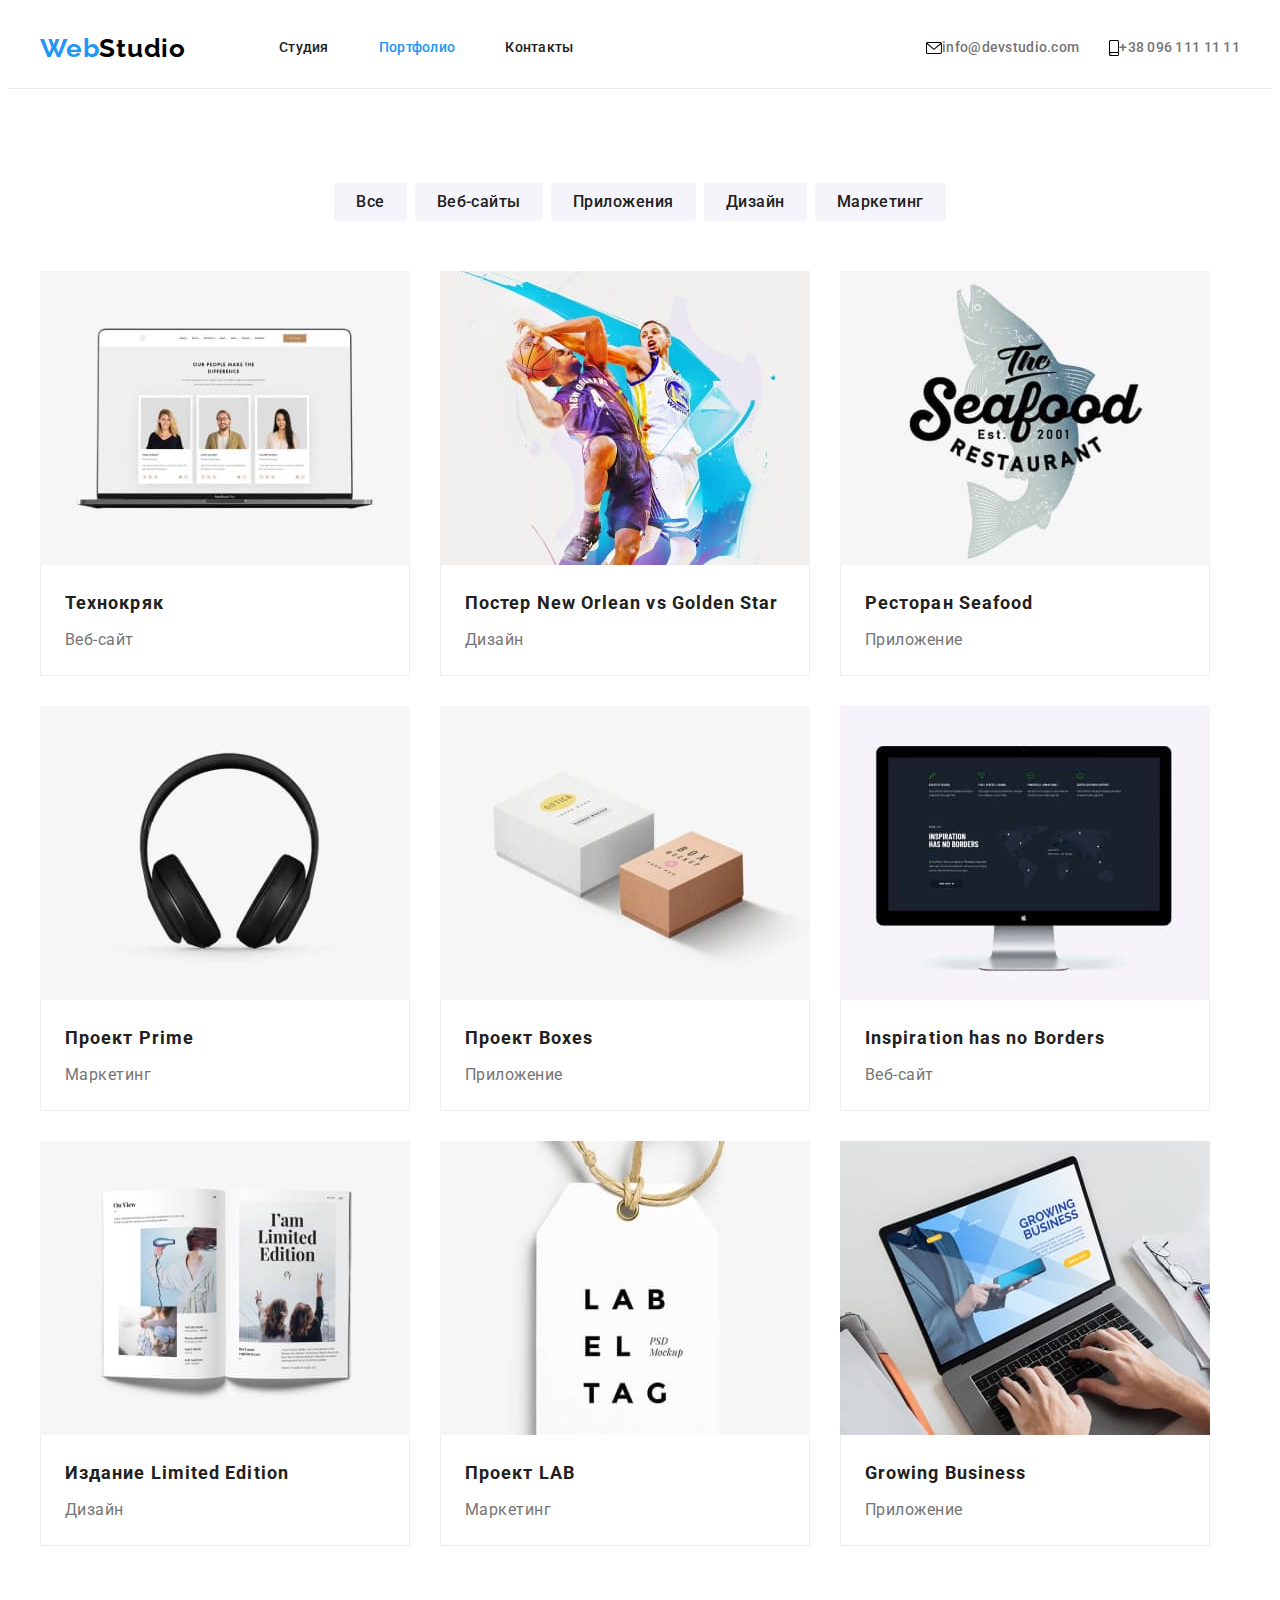
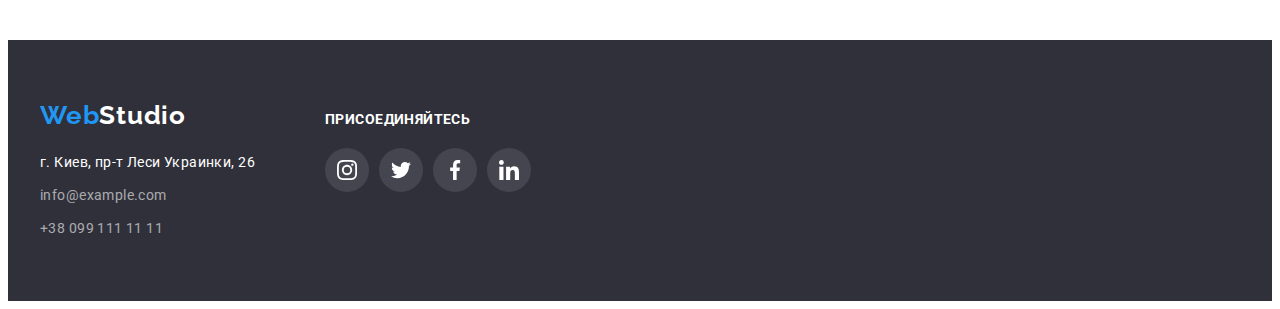
==== portfolio.html @ e89db5a6 "Initial commit" ====
<!DOCTYPE html>
<html lang="ru">
  <head>
    <meta charset="UTF-8" />
    <meta http-equiv="X-UA-Compatible" content="IE=edge" />
    <meta name="viewport" content="width=device-width, initial-scale=1.0" />
    <title lang="en">Web Studio</title>
    <link rel="preconnect" href="https://fonts.googleapis.com" />
    <link rel="preconnect" href="https://fonts.gstatic.com" crossorigin />
    <link
      href="https://fonts.googleapis.com/css2?family=Raleway:wght@700&family=Roboto:wght@400;500;700;900&display=swap"
      rel="stylesheet"
    />
    <link
      rel="stylesheet"
      href="https://cdnjs.cloudflare.com/ajax/libs/modern-normalize/1.1.0/modern-normalize.min.css"
      integrity="sha512-wpPYUAdjBVSE4KJnH1VR1HeZfpl1ub8YT/NKx4PuQ5NmX2tKuGu6U/JRp5y+Y8XG2tV+wKQpNHVUX03MfMFn9Q=="
      crossorigin="anonymous"
      referrerpolicy="no-referrer"
    />
    <link rel="stylesheet" href="./css/styles.css" />
  </head>
  <body>
    <!-- Header -->
    <header class="header">
      <div class="container header-container">
        <a class="header-logo link" href="./index.html" lang="en"
          >Web<span class="logo-dark">Studio</span></a
        >
        <nav class="header-nav">
          <ul class="nav-list list">
            <li class="nav-item">
              <a class="nav-link link" href="./index.html">Студия</a>
            </li>
            <li class="nav-item">
              <a class="nav-link link current-page" href="./portfolio.html">Портфолио</a>
            </li>
            <li class="nav-item"><a class="nav-link link" href="">Контакты</a></li>
          </ul>
        </nav>

        <ul class="contact-list list">
          <li class="contact-item">
            <a class="contact-link link" href="mailto:info@devstudio.com">
              <svg class="comtact-icon" width="16" height="12">
                <use href="./images/icons.svg#e-mail"></use>
              </svg>
              <div class="header-mail-link">info@devstudio.com</div></a
            >
          </li>
          <li class="contact-item">
            <a class="contact-link link" href="tel:+380961111111">
              <svg class="comtact-icon" width="10" height="16">
                <use href="./images/icons.svg#phone"></use>
              </svg>
              <div class="heder-tel-num">+38 096 111 11 11</div></a
            >
          </li>
        </ul>
      </div>
    </header>

    <main>
      <!-- Portfolio section -->
      <section class="portfolio-section section">
        <div class="container">
          <h1 class="visually-hidden">Портфолио</h1>
          <ul class="radio-list list">
            <li class="radio-item">
              <button class="radio-btn btn" type="button">Все</button>
            </li>
            <li class="radio-item">
              <button class="radio-btn btn" type="button">Веб-сайты</button>
            </li>
            <li class="radio-item">
              <button class="radio-btn btn" type="button">Приложения</button>
            </li>
            <li class="radio-item">
              <button class="radio-btn btn" type="button">Дизайн</button>
            </li>
            <li class="radio-item">
              <button class="radio-btn btn" type="button">Маркетинг</button>
            </li>
          </ul>
          <ul class="project-list list grid-set">
            <li class="project-item grid-item">
              <a class="project-link link" href="">
                <img
                  class="project-img"
                  src="./images/projects/tech-site.jpg"
                  alt="Ноутбук"
                  width="370"
                  height="294"
                />
                <div class="project-wrapper">
                  <h2 class="project-title">Технокряк</h2>
                  <p class="project-desc">Веб-сайт</p>
                </div>
              </a>
            </li>
            <li class="project-item grid-item">
              <a class="project-link link" href="">
                <img
                  class="project-img"
                  src="./images/projects/new-orlean.jpg"
                  alt="Двое спортсменов играют в баскетбол"
                  width="370"
                  height="294"
                />
                <div class="project-wrapper">
                  <h2 class="project-title">
                    Постер <span lang="en">New Orlean vs Golden Star</span>
                  </h2>
                  <p class="project-desc">Дизайн</p>
                </div>
              </a>
            </li>
            <li class="project-item grid-item">
              <a class="project-link link" href="">
                <img
                  class="project-img"
                  src="./images/projects/seafood.jpg"
                  alt="Логотип ресторана Seafood"
                  width="370"
                  height="294"
                />
                <div class="project-wrapper">
                  <h2 class="project-title">Ресторан <span lang="en">Seafood</span></h2>
                  <p class="project-desc">Приложение</p>
                </div>
              </a>
            </li>
            <li class="project-item grid-item">
              <a class="project-link link" href="">
                <img
                  class="project-img"
                  src="./images/projects/prime-project.jpg"
                  alt="Наушники"
                  width="370"
                  height="294"
                />
                <div class="project-wrapper">
                  <h2 class="project-title">Проект <span lang="en">Prime</span></h2>
                  <p class="project-desc">Маркетинг</p>
                </div>
              </a>
            </li>
            <li class="project-item grid-item">
              <a class="project-link link" href="">
                <img
                  class="project-img"
                  src="./images/projects/boxes-project.jpg"
                  alt="Две картонные коробки"
                  width="370"
                  height="294"
                />
                <div class="project-wrapper">
                  <h2 class="project-title">Проект <span lang="en">Boxes</span></h2>
                  <p class="project-desc">Приложение</p>
                </div>
              </a>
            </li>
            <li class="project-item grid-item">
              <a class="project-link link" href="">
                <img
                  class="project-img"
                  src="./images/projects/inspiration-site.jpg"
                  alt="Вебсайт открыт на мониторе"
                  width="370"
                  height="294"
                />
                <div class="project-wrapper">
                  <h2 class="project-title"><span lang="en">Inspiration has no Borders</span></h2>
                  <p class="project-desc">Веб-сайт</p>
                </div>
              </a>
            </li>
            <li class="project-item grid-item">
              <a class="project-link link" href="">
                <img
                  class="project-img"
                  src="./images/projects/limited-edition.jpg"
                  alt="Страницы журнала"
                  width="370"
                  height="294"
                />
                <div class="project-wrapper">
                  <h2 class="project-title">Издание <span lang="en">Limited Edition</span></h2>
                  <p class="project-desc">Дизайн</p>
                </div>
              </a>
            </li>
            <li class="project-item grid-item">
              <a class="project-link link" href="">
                <img
                  class="project-img"
                  src="./images/projects/lab-project.jpg"
                  alt="Брендовая карточка"
                  width="370"
                  height="294"
                />
                <div class="project-wrapper">
                  <h2 class="project-title">Проект <span lang="en">LAB</span></h2>
                  <p class="project-desc">Маркетинг</p>
                </div>
              </a>
            </li>
            <li class="project-item grid-item">
              <a class="project-link link" href="">
                <img
                  class="project-img"
                  src="./images/projects/growing-business.jpg"
                  alt="Мужчина работает за ноутбуком"
                  width="370"
                  height="294"
                />
                <div class="project-wrapper">
                  <h2 class="project-title"><span lang="en">Growing Business</span></h2>
                  <p class="project-desc">Приложение</p>
                </div>
              </a>
            </li>
          </ul>
        </div>
      </section>

      <!-- Footer -->
      <footer class="footer-section">
        <div class="container footer-container">
          <div class="footer-left-side">
            <a class="footer-logo link" href="./index.html" lang="en"
              >Web<span class="logo-light">Studio</span></a
            >
            <address class="footer-addr">
              <a
                class="post-addr link"
                href="https://goo.gl/maps/QQ6AeRRJt7DKAPnQ9"
                target="_blank"
                rel="noopener noreferrer"
                >г. Киев, пр-т Леси Украинки, 26</a
              >
              <ul class="addr-list list">
                <li class="addr-item">
                  <a class="addr-link link" href="mailto:info@example.com">info@example.com</a>
                </li>
                <li class="addr-item">
                  <a class="addr-link link" href="tel:+380991111111">+38 099 111 11 11</a>
                </li>
              </ul>
            </address>
          </div>

          <div class="footer-right-side">
            <p class="join-title">присоединяйтесь</p>
            <ul class="socials-list list">
              <li class="socials-item">
                <a
                  class="socials-link company-socials link"
                  href="https://www.instagram.com/"
                  target="_blank"
                  rel="noopener noreferrer"
                  aria-lable="Иконка Инстаграм"
                >
                  <svg class="socials-icon" width="20" height="20">
                    <use href="./images/icons.svg#instagram"></use>
                  </svg>
                </a>
              </li>
              <li class="socials-item">
                <a
                  class="socials-link company-socials link"
                  href="https://twitter.com/"
                  target="_blank"
                  rel="noopener noreferrer"
                  aria-lable="Иконка Твиттер"
                >
                  <svg class="socials-icon" width="20" height="20">
                    <use href="./images/icons.svg#twitter"></use>
                  </svg>
                </a>
              </li>
              <li class="socials-item">
                <a
                  class="socials-link company-socials link"
                  href="https://www.facebook.com/"
                  target="_blank"
                  rel="noopener noreferrer"
                  aria-lable="Иконка Фейсбук"
                >
                  <svg class="socials-icon" width="20" height="20">
                    <use href="./images/icons.svg#facebook"></use>
                  </svg>
                </a>
              </li>
              <li class="socials-item">
                <a
                  class="socials-link company-socials link"
                  href="https://www.linkedin.com/"
                  target="_blank"
                  rel="noopener noreferrer"
                  aria-lable="Иконка Линкедин"
                >
                  <svg class="socials-icon" width="20" height="20">
                    <use href="./images/icons.svg#linkedin"></use>
                  </svg>
                </a>
              </li>
            </ul>
          </div>
        </div>
      </footer>
    </main>
  </body>
</html>
---- css/styles.css ----
:root {
    /* fonts */
    --main-font: 'Roboto', sans-serif;
    --socondary-font: 'Raleway', sans-serif;

    /* text colors */
    --main-txt-clr: #212121;
    --secondary-txt-clr: #757575;
    --accent-clr: #2196F3;
    --sec-acc-clr: #188CE8;
    --light-txt-clr: #fff;
    --dark-txt-clr: #000;
    --trans-txt-clr: rgba(255, 255, 255, 0.6);

    /* bg colors */
    --main-bg-clr: #fff;
    --sec-bg-clr: #F5F4FA;
    --dark-bg-clr: #2F303A;
    --hero-bg-clr: #C4C4C4;

    /* grid */
    --indent: 30px;
    --items: 3;

    /* icons */
    --main-icon-clr: #AFB1B8;
}

/** =====  Reset styles  =====  
======================================== */
h1,
h2,
h3,
h4,
h5,
h6,
p {
    padding: 0;
    margin: 0;
}

img {
    display: block;
    max-width: 100%;
    height: auto;
}

.list {
    list-style: none;
    margin: 0;
    padding: 0;
}

.link {
    text-decoration: none;
    color: currentColor;
}

/** =====  Common styles  =====  
======================================== */
body {
    font-family: var(--main-font);
    color: var(--main-txt-clr);
    background-color: var(--main-bg-clr);
}

.container {
    width: 1200px;
    margin-right: auto;
    margin-left: auto;
    padding-right: 15px;
    padding-left: 15px;
    /* outline: 1px solid red; */
}

.section {
    padding-top: 94px;
    padding-bottom: 94px;
}

.current-page {
    color: var(--accent-clr);
}

.btn {
    font-family: inherit;
    font-size: inherit;
    color: inherit;

    cursor: pointer;
    border: none;
}

.header-logo,
.footer-logo {
    font-family: var(--socondary-font);
    font-weight: 700;
    font-size: 26px;
    line-height: 1.19;
    letter-spacing: 0.03em;
    color: var(--accent-clr);
}

.section-title {
    margin-bottom: 50px;

    font-size: 36px;
    line-height: 1.17;
    letter-spacing: 0.03em;
    text-align: center;
}

.visually-hidden {
    position: absolute;
    width: 1px;
    height: 1px;
    margin: -1px;
    border: 0;
    padding: 0;

    white-space: nowrap;
    clip-path: inset(100%);
    clip: rect(0 0 0 0);
    overflow: hidden;
}

/* Dynamic grid */
.grid-set {
    display: flex;
    flex-wrap: wrap;
    gap: var(--indent);
}

.grid-item {
    flex-basis: calc((100% - var(--indent) * (var(--items) - 1)) / var(--items));
}

/* Socials */
.socials-list {
    display: flex;
    justify-content: center;
    gap: 10px;
    padding-bottom: 30px;
}

.socials-link {
    display: flex;
    justify-content: center;
    align-items: center;

    width: 44px;
    height: 44px;
    background-color: var(--main-bg-clr);
    fill: var(--main-icon-clr);

    border-radius: 50%;
}

.socials-link:hover,
.socials-link:focus {
    background-color: var(--accent-clr);
    fill: var(--main-bg-clr);
}

/** =====  Header section  =====  
======================================== */
.header {
    border-bottom: 1px solid #ECECEC;
}

.header-container {
    display: flex;
    align-items: center;
}

.header-logo {
    margin-right: 93px;
}

.logo-dark {
    color: var(--dark-txt-clr);
}

.header-nav {
    margin-right: auto;
}

.nav-list {
    display: flex;
}

.nav-item:not(:last-child) {
    margin-right: 50px;
}

.nav-link,
.contact-link {
    display: block;
    padding-top: 32px;
    padding-bottom: 32px;

    font-weight: 500;
    font-size: 14px;
    line-height: 1.14;
    letter-spacing: 0.02em;
}

.nav-link:hover,
.nav-link:focus,
.contact-link:hover,
.contact-link:focus {
    color: var(--accent-clr);
}

.contact-list {
    display: flex;
    align-items: center;
}

.contact-item:not(:last-child) {
    margin-right: 30px;
}

.contact-link {
    display: flex;
    align-items: center;

    color: var(--secondary-txt-clr);
}

.contact-icon {
    margin-right: 10px;
    fill: currentColor;
}

/** =====  Hero section  =====  
======================================== */
.hero-section {
    max-width: 1600px;
    margin-right: auto;
    margin-left: auto;
    padding-top: 200px;
    padding-bottom: 200px;

    background-color: var(--hero-bg-clr);
    background-image: 
    linear-gradient(
        rgba(47, 48, 58, 0.4), 
        rgba(47, 48, 58, 0.4)),
        url(../images/hero/hero-bg.jpg);
    background-repeat: no-repeat;
    background-position: center;
    background-size: cover;
}

.main-title {
    width: 696px;
    margin-right: auto;
    margin-left: auto;
    margin-bottom: 30px;

    font-weight: 900;
    font-size: 44px;
    line-height: 1.36;
    letter-spacing: 0.06em;
    text-transform: uppercase;
    color: var(--light-txt-clr);
    text-align: center;
}

.main-btn {
    display: block;
    margin-right: auto;
    margin-left: auto;
    padding: 10px 32px;

    font-weight: 700;
    line-height: 1.88;
    letter-spacing: 0.06em;
    color: var(--light-txt-clr);
    background-color: var(--accent-clr);

    border-radius: 4px;
}

.main-btn:hover,
.main-btn:focus {
    background-color: var(--sec-acc-clr);
}

/** =====  Features section  =====  
======================================== */
.features-section {
    padding-bottom: 0;
}

.features-list {
    display: flex;
}

.features-item {
    flex-basis: 270px;
}

.features-item:not(:last-child) {
    margin-right: 30px;
}

.features-wrapper {
    display: flex;
    width: 270px;
    height: 120px;
    justify-content: center;
    align-items: center;
    margin-bottom: 30px;

    background-color: var(--sec-bg-clr);
}

.features-title {
    margin-bottom: 10px;

    font-size: 14px;
    line-height: 1.14;
    letter-spacing: 0.03em;
    text-transform: uppercase;
}

.features-desc {
    font-size: 14px;
    line-height: 1.71;
    letter-spacing: 0.03em;
    color: var(--secondary-txt-clr);
}

/** =====  Work section  =====  
======================================== */
.work-item {
    flex-basis: 370px;
}

/** =====  Team section  =====  
======================================== */
.team-section {
    margin-right: auto;
    margin-left: auto;

    background-color: var(--sec-bg-clr);
}

.team-list {
    --items: 4;
}

.team-item {
    flex-basis: 270px;
    background-color: var(--main-bg-clr);

    box-shadow: 0px 1px 3px rgba(0, 0, 0, 0.12), 0px 1px 1px rgba(0, 0, 0, 0.14), 0px 2px 1px rgba(0, 0, 0, 0.2);
    border-radius: 0px 0px 4px 4px;
}

.team-wrapper {
        padding-top: 30px;
        padding-bottom: 16px;
        padding-left: 5px;
        padding-right: 5px;

        text-align: center;
}

.team-title {
    margin-bottom: 10px;

    font-weight: 500;
    font-size: 16px;
    line-height: 1.19;
    letter-spacing: 0.03em;
}

.team-desc {
    line-height: 1.19;
    letter-spacing: 0.03em;
    color: var(--secondary-txt-clr);
}

/** =====  Clients section  =====  
======================================== */
.clients-list {
    display: flex;
    gap: 30px;
}

.clients-link {
    display: flex;
    justify-content: center;
    align-items: center;

    width: 170px;
    height: 92px;
    fill: var(--main-icon-clr);

    border: 1px solid var(--main-icon-clr);
    border-radius: 4px;
}

.clients-link:hover,
.clients-link:focus {
    fill: var(--accent-clr);
    border: 1px solid var(--accent-clr);
}


/** =====  Footer section  =====  
======================================== */
.footer-container {
    display: flex;
}

.footer-section {
    padding-top: 60px;
    padding-bottom: 60px;
    margin-right: auto;
    margin-left: auto;

    background-color: var(--dark-bg-clr);
}

.footer-left-side {
    margin-right: 70px;
}

.footer-logo {
    display: block;
    margin-bottom: 20px;
}

.logo-light {
    color: var(--light-txt-clr);
}

.footer-addr {
    font-style: normal;
}

.post-addr {
    display: block;
    margin-bottom: 9px;

    font-size: 14px;
    line-height: 1.71;
    letter-spacing: 0.03em;
    color: var(--light-txt-clr);
}

.addr-item:not(:last-child) {
    margin-bottom: 9px;
}

.addr-link {
    font-size: 14px;
    line-height: 1.71;
    letter-spacing: 0.03em;
    color: var(--trans-txt-clr);
}

.addr-link:hover,
.addr-link:focus {
    color: var(--light-txt-clr);
}

.footer-right-side {
    padding-top: 12px;
}

.join-title {
    margin-bottom: 20px;

    font-weight: 700;
    font-size: 14px;
    line-height: 1.14;
    letter-spacing: 0.03em;
    text-transform: uppercase;

    color: var(--light-txt-clr);
}

.company-socials {
    background-color: rgba(255, 255, 255, 0.1);
    fill: var(--main-bg-clr);
}



/** =====  Portfolio page  =====  
======================================== */
/** =====  Portfolio section  =====  
======================================== */
.radio-list {
    display: flex;
    margin-bottom: 50px;
    justify-content: center;
}

.radio-item:not(:last-child) {
    margin-right: 8px;
}

.radio-btn {
    padding: 6px 22px;

    font-weight: 500;
    line-height: 1.62;
    letter-spacing: 0.03em;
    background-color: var(--sec-bg-clr);

    border-radius: 4px;
}

.radio-btn:hover,
.radio-btn:focus {
    color: var(--light-txt-clr);
    background-color: var(--accent-clr);

    box-shadow: 0px 3px 1px rgba(0, 0, 0, 0.1), 0px 1px 2px rgba(0, 0, 0, 0.08), 0px 2px 2px rgba(0, 0, 0, 0.12);
    border-radius: 4px;
}

.project-item {
    flex-basis: 370px;
}

.project-item:hover,
.project-item:focus {
    box-shadow: 0px 1px 1px rgba(0, 0, 0, 0.12),
    0px 4px 4px rgba(0, 0, 0, 0.06),
    1px 4px 6px rgba(0, 0, 0, 0.16);
}

.project-wrapper {
    padding: 20px 24px;

    border-right: 1px solid #EEEEEE;
    border-bottom: 1px solid #EEEEEE;
    border-left: 1px solid #EEEEEE;
}

.project-title {
    margin-bottom: 4px;

    font-size: 18px;
    line-height: 2;
    letter-spacing: 0.06em;
}

.project-desc {
    line-height: 1.88;
    letter-spacing: 0.03em;
    color: var(--secondary-txt-clr);
}
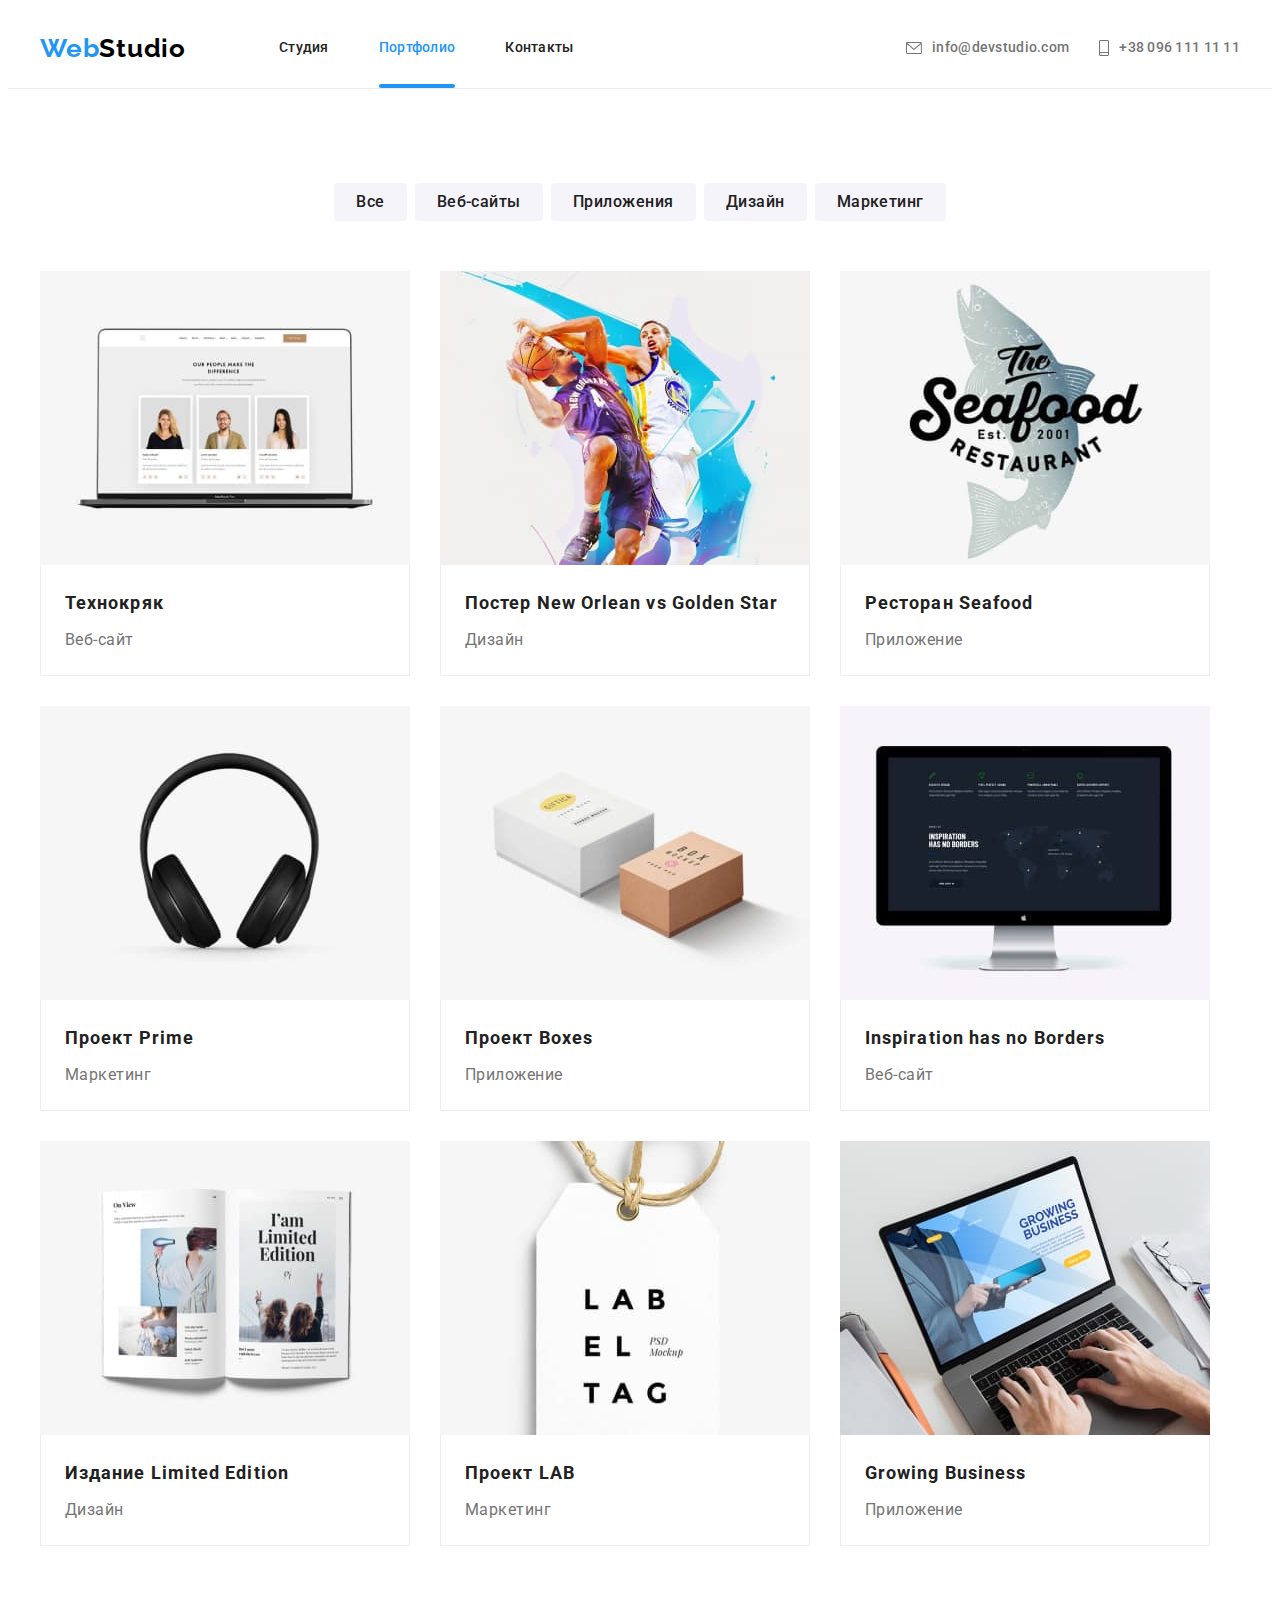
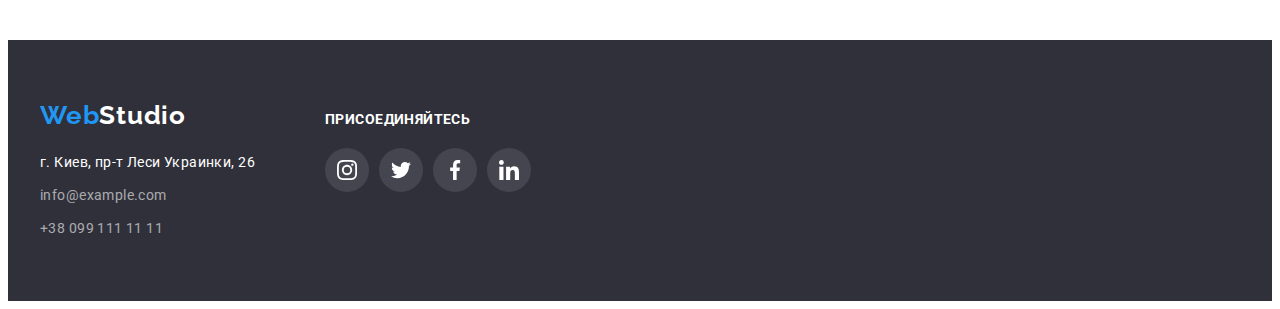
==== commit 7f41f357: "Adds a decorative line to the navigation" ====
--- a/portfolio.html
+++ b/portfolio.html
@@ -42,7 +42,7 @@
         <ul class="contact-list list">
           <li class="contact-item">
             <a class="contact-link link" href="mailto:info@devstudio.com">
-              <svg class="comtact-icon" width="16" height="12">
+              <svg class="contact-icon" width="16" height="12">
                 <use href="./images/icons.svg#e-mail"></use>
               </svg>
               <div class="header-mail-link">info@devstudio.com</div></a
@@ -50,7 +50,7 @@
           </li>
           <li class="contact-item">
             <a class="contact-link link" href="tel:+380961111111">
-              <svg class="comtact-icon" width="10" height="16">
+              <svg class="contact-icon" width="10" height="16">
                 <use href="./images/icons.svg#phone"></use>
               </svg>
               <div class="heder-tel-num">+38 096 111 11 11</div></a
--- a/css/styles.css
+++ b/css/styles.css
@@ -189,8 +189,27 @@
     display: flex;
 }
 
+.nav-item {
+    position: relative;
+}
+
 .nav-item:not(:last-child) {
     margin-right: 50px;
+}
+
+.current-page::after {
+    content: '';
+    position: absolute;
+    bottom: 0;
+    left: 0;
+
+    display: block;
+    width: 100%;
+    height: 4px;
+
+    background-color: var(--accent-clr);
+
+    border-radius: 2px;
 }
 
 .nav-link,
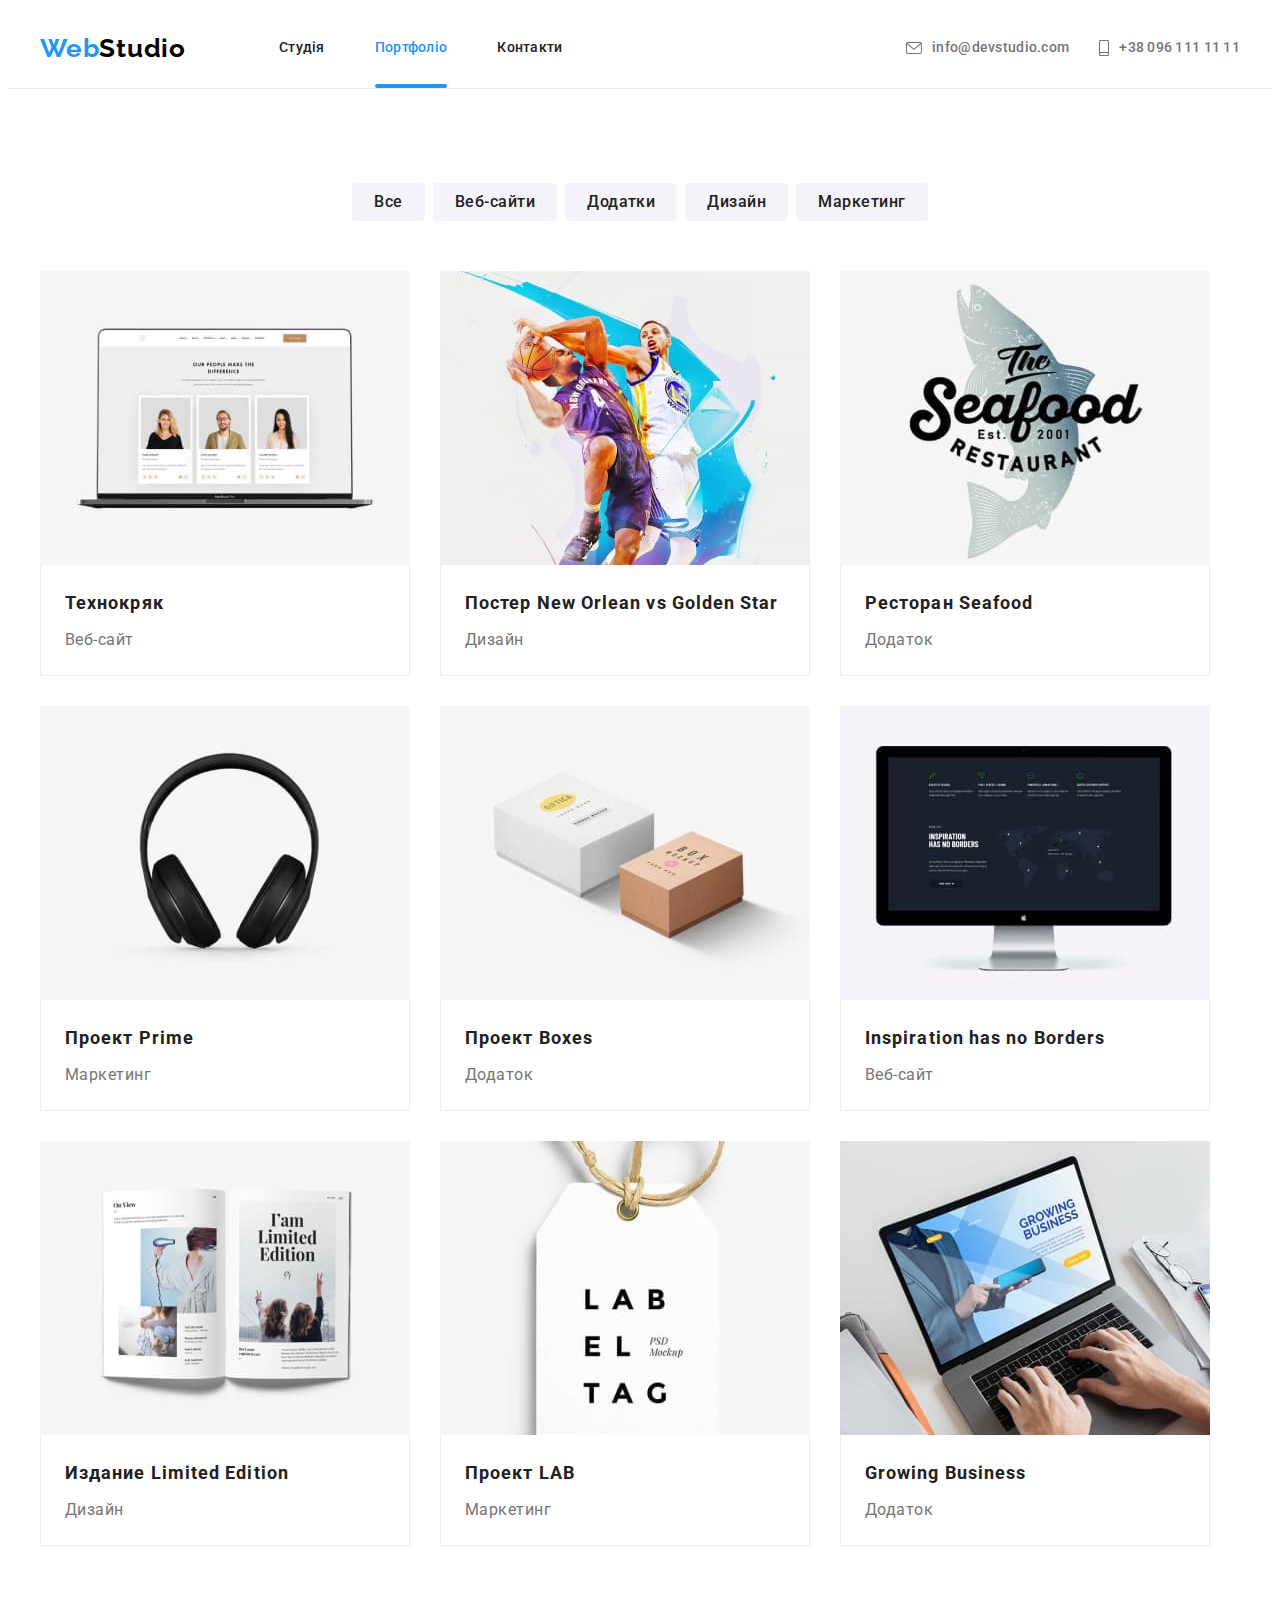
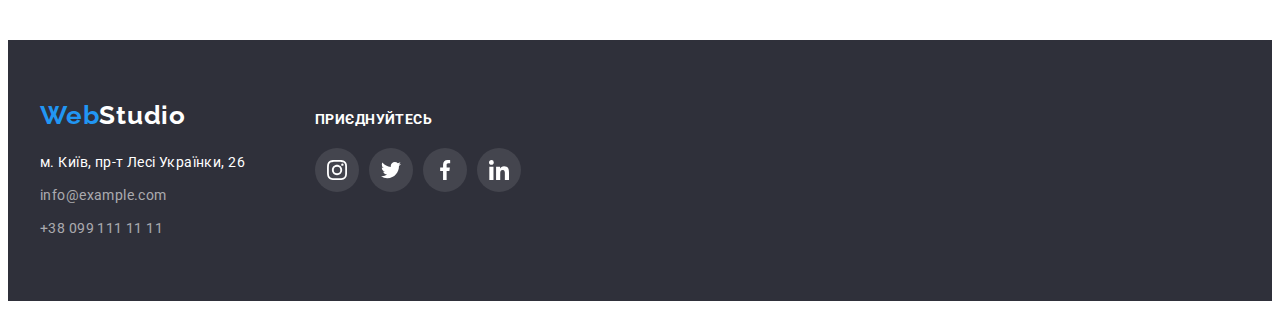
==== commit 029829db: "Changes site language" ====
--- a/portfolio.html
+++ b/portfolio.html
@@ -1,5 +1,5 @@
 <!DOCTYPE html>
-<html lang="ru">
+<html lang="uk">
   <head>
     <meta charset="UTF-8" />
     <meta http-equiv="X-UA-Compatible" content="IE=edge" />
@@ -30,12 +30,12 @@
         <nav class="header-nav">
           <ul class="nav-list list">
             <li class="nav-item">
-              <a class="nav-link link" href="./index.html">Студия</a>
+              <a class="nav-link link" href="./index.html">Студія</a>
             </li>
             <li class="nav-item">
-              <a class="nav-link link current-page" href="./portfolio.html">Портфолио</a>
-            </li>
-            <li class="nav-item"><a class="nav-link link" href="">Контакты</a></li>
+              <a class="nav-link link current-page" href="./portfolio.html">Портфоліо</a>
+            </li>
+            <li class="nav-item"><a class="nav-link link" href="">Контакти</a></li>
           </ul>
         </nav>
 
@@ -64,16 +64,16 @@
       <!-- Portfolio section -->
       <section class="portfolio-section section">
         <div class="container">
-          <h1 class="visually-hidden">Портфолио</h1>
+          <h1 class="visually-hidden">Портфоліо</h1>
           <ul class="radio-list list">
             <li class="radio-item">
               <button class="radio-btn btn" type="button">Все</button>
             </li>
             <li class="radio-item">
-              <button class="radio-btn btn" type="button">Веб-сайты</button>
-            </li>
-            <li class="radio-item">
-              <button class="radio-btn btn" type="button">Приложения</button>
+              <button class="radio-btn btn" type="button">Веб-сайти</button>
+            </li>
+            <li class="radio-item">
+              <button class="radio-btn btn" type="button">Додатки</button>
             </li>
             <li class="radio-item">
               <button class="radio-btn btn" type="button">Дизайн</button>
@@ -85,13 +85,22 @@
           <ul class="project-list list grid-set">
             <li class="project-item grid-item">
               <a class="project-link link" href="">
-                <img
-                  class="project-img"
-                  src="./images/projects/tech-site.jpg"
-                  alt="Ноутбук"
-                  width="370"
-                  height="294"
-                />
+                <div class="project-thumb">
+                  <img
+                    class="project-img"
+                    src="./images/projects/tech-site.jpg"
+                    alt="Ноутбук"
+                    width="370"
+                    height="294"
+                  />
+                  <div class="project-overlay">
+                    <p class="project-overlay-txt">
+                      Ресурс пропонує комплексні пропозиції з різним рівнем функціоналу та сервісів.
+                      Все це дозволить відвідувачу отримати вичерпні відомості про компанію чи
+                      приватну особу.
+                    </p>
+                  </div>
+                </div>
                 <div class="project-wrapper">
                   <h2 class="project-title">Технокряк</h2>
                   <p class="project-desc">Веб-сайт</p>
@@ -100,13 +109,22 @@
             </li>
             <li class="project-item grid-item">
               <a class="project-link link" href="">
-                <img
-                  class="project-img"
-                  src="./images/projects/new-orlean.jpg"
-                  alt="Двое спортсменов играют в баскетбол"
-                  width="370"
-                  height="294"
-                />
+                <div class="project-thumb">
+                  <img
+                    class="project-img"
+                    src="./images/projects/new-orlean.jpg"
+                    alt="Двоє спортсменів грають у баскетбол"
+                    width="370"
+                    height="294"
+                  />
+                  <div class="project-overlay">
+                    <p class="project-overlay-txt">
+                      Ресурс пропонує комплексні пропозиції з різним рівнем функціоналу та сервісів.
+                      Все це дозволить відвідувачу отримати вичерпні відомості про компанію чи
+                      приватну особу.
+                    </p>
+                  </div>
+                </div>
                 <div class="project-wrapper">
                   <h2 class="project-title">
                     Постер <span lang="en">New Orlean vs Golden Star</span>
@@ -117,28 +135,46 @@
             </li>
             <li class="project-item grid-item">
               <a class="project-link link" href="">
-                <img
-                  class="project-img"
-                  src="./images/projects/seafood.jpg"
-                  alt="Логотип ресторана Seafood"
-                  width="370"
-                  height="294"
-                />
+                <div class="project-thumb">
+                  <img
+                    class="project-img"
+                    src="./images/projects/seafood.jpg"
+                    alt="Логотип ресторану Seafood"
+                    width="370"
+                    height="294"
+                  />
+                  <div class="project-overlay">
+                    <p class="project-overlay-txt">
+                      Ресурс пропонує комплексні пропозиції з різним рівнем функціоналу та сервісів.
+                      Все це дозволить відвідувачу отримати вичерпні відомості про компанію чи
+                      приватну особу.
+                    </p>
+                  </div>
+                </div>
                 <div class="project-wrapper">
                   <h2 class="project-title">Ресторан <span lang="en">Seafood</span></h2>
-                  <p class="project-desc">Приложение</p>
-                </div>
-              </a>
-            </li>
-            <li class="project-item grid-item">
-              <a class="project-link link" href="">
-                <img
-                  class="project-img"
-                  src="./images/projects/prime-project.jpg"
-                  alt="Наушники"
-                  width="370"
-                  height="294"
-                />
+                  <p class="project-desc">Додаток</p>
+                </div>
+              </a>
+            </li>
+            <li class="project-item grid-item">
+              <a class="project-link link" href="">
+                <div class="project-thumb">
+                  <img
+                    class="project-img"
+                    src="./images/projects/prime-project.jpg"
+                    alt="Наушники"
+                    width="370"
+                    height="294"
+                  />
+                  <div class="project-overlay">
+                    <p class="project-overlay-txt">
+                      РРесурс пропонує комплексні пропозиції з різним рівнем функціоналу та
+                      сервісів. Все це дозволить відвідувачу отримати вичерпні відомості про
+                      компанію чи приватну особу.
+                    </p>
+                  </div>
+                </div>
                 <div class="project-wrapper">
                   <h2 class="project-title">Проект <span lang="en">Prime</span></h2>
                   <p class="project-desc">Маркетинг</p>
@@ -147,28 +183,46 @@
             </li>
             <li class="project-item grid-item">
               <a class="project-link link" href="">
-                <img
-                  class="project-img"
-                  src="./images/projects/boxes-project.jpg"
-                  alt="Две картонные коробки"
-                  width="370"
-                  height="294"
-                />
+                <div class="project-thumb">
+                  <img
+                    class="project-img"
+                    src="./images/projects/boxes-project.jpg"
+                    alt="Дві картонні коробки"
+                    width="370"
+                    height="294"
+                  />
+                  <div class="project-overlay">
+                    <p class="project-overlay-txt">
+                      Ресурс пропонує комплексні пропозиції з різним рівнем функціоналу та сервісів.
+                      Все це дозволить відвідувачу отримати вичерпні відомості про компанію чи
+                      приватну особу.
+                    </p>
+                  </div>
+                </div>
                 <div class="project-wrapper">
                   <h2 class="project-title">Проект <span lang="en">Boxes</span></h2>
-                  <p class="project-desc">Приложение</p>
-                </div>
-              </a>
-            </li>
-            <li class="project-item grid-item">
-              <a class="project-link link" href="">
-                <img
-                  class="project-img"
-                  src="./images/projects/inspiration-site.jpg"
-                  alt="Вебсайт открыт на мониторе"
-                  width="370"
-                  height="294"
-                />
+                  <p class="project-desc">Додаток</p>
+                </div>
+              </a>
+            </li>
+            <li class="project-item grid-item">
+              <a class="project-link link" href="">
+                <div class="project-thumb">
+                  <img
+                    class="project-img"
+                    src="./images/projects/inspiration-site.jpg"
+                    alt="Вебсайт відкритий на моніторі"
+                    width="370"
+                    height="294"
+                  />
+                  <div class="project-overlay">
+                    <p class="project-overlay-txt">
+                      РРесурс пропонує комплексні пропозиції з різним рівнем функціоналу та
+                      сервісів. Все це дозволить відвідувачу отримати вичерпні відомості про
+                      компанію чи приватну особу.
+                    </p>
+                  </div>
+                </div>
                 <div class="project-wrapper">
                   <h2 class="project-title"><span lang="en">Inspiration has no Borders</span></h2>
                   <p class="project-desc">Веб-сайт</p>
@@ -177,13 +231,22 @@
             </li>
             <li class="project-item grid-item">
               <a class="project-link link" href="">
-                <img
-                  class="project-img"
-                  src="./images/projects/limited-edition.jpg"
-                  alt="Страницы журнала"
-                  width="370"
-                  height="294"
-                />
+                <div class="project-thumb">
+                  <img
+                    class="project-img"
+                    src="./images/projects/limited-edition.jpg"
+                    alt="Сторінки журналу"
+                    width="370"
+                    height="294"
+                  />
+                  <div class="project-overlay">
+                    <p class="project-overlay-txt">
+                      Ресурс пропонує комплексні пропозиції з різним рівнем функціоналу та сервісів.
+                      Все це дозволить відвідувачу отримати вичерпні відомості про компанію чи
+                      приватну особу.
+                    </p>
+                  </div>
+                </div>
                 <div class="project-wrapper">
                   <h2 class="project-title">Издание <span lang="en">Limited Edition</span></h2>
                   <p class="project-desc">Дизайн</p>
@@ -192,13 +255,22 @@
             </li>
             <li class="project-item grid-item">
               <a class="project-link link" href="">
-                <img
-                  class="project-img"
-                  src="./images/projects/lab-project.jpg"
-                  alt="Брендовая карточка"
-                  width="370"
-                  height="294"
-                />
+                <div class="project-thumb">
+                  <img
+                    class="project-img"
+                    src="./images/projects/lab-project.jpg"
+                    alt="Брендова картка"
+                    width="370"
+                    height="294"
+                  />
+                  <div class="project-overlay">
+                    <p class="project-overlay-txt">
+                      Ресурс пропонує комплексні пропозиції з різним рівнем функціоналу та сервісів.
+                      Все це дозволить відвідувачу отримати вичерпні відомості про компанію чи
+                      приватну особу.
+                    </p>
+                  </div>
+                </div>
                 <div class="project-wrapper">
                   <h2 class="project-title">Проект <span lang="en">LAB</span></h2>
                   <p class="project-desc">Маркетинг</p>
@@ -207,16 +279,25 @@
             </li>
             <li class="project-item grid-item">
               <a class="project-link link" href="">
-                <img
-                  class="project-img"
-                  src="./images/projects/growing-business.jpg"
-                  alt="Мужчина работает за ноутбуком"
-                  width="370"
-                  height="294"
-                />
+                <div class="project-thumb">
+                  <img
+                    class="project-img"
+                    src="./images/projects/growing-business.jpg"
+                    alt="Чоловік працює за ноутбуком"
+                    width="370"
+                    height="294"
+                  />
+                  <div class="project-overlay">
+                    <p class="project-overlay-txt">
+                      Ресурс пропонує комплексні пропозиції з різним рівнем функціоналу та сервісів.
+                      Все це дозволить відвідувачу отримати вичерпні відомості про компанію чи
+                      приватну особу.
+                    </p>
+                  </div>
+                </div>
                 <div class="project-wrapper">
                   <h2 class="project-title"><span lang="en">Growing Business</span></h2>
-                  <p class="project-desc">Приложение</p>
+                  <p class="project-desc">Додаток</p>
                 </div>
               </a>
             </li>
@@ -237,7 +318,7 @@
                 href="https://goo.gl/maps/QQ6AeRRJt7DKAPnQ9"
                 target="_blank"
                 rel="noopener noreferrer"
-                >г. Киев, пр-т Леси Украинки, 26</a
+                >м. Київ, пр-т Лесі Українки, 26</a
               >
               <ul class="addr-list list">
                 <li class="addr-item">
@@ -251,7 +332,7 @@
           </div>
 
           <div class="footer-right-side">
-            <p class="join-title">присоединяйтесь</p>
+            <p class="join-title">Приєднуйтесь</p>
             <ul class="socials-list list">
               <li class="socials-item">
                 <a
@@ -259,7 +340,7 @@
                   href="https://www.instagram.com/"
                   target="_blank"
                   rel="noopener noreferrer"
-                  aria-lable="Иконка Инстаграм"
+                  aria-lable="Іконка Інстаграм"
                 >
                   <svg class="socials-icon" width="20" height="20">
                     <use href="./images/icons.svg#instagram"></use>
@@ -272,7 +353,7 @@
                   href="https://twitter.com/"
                   target="_blank"
                   rel="noopener noreferrer"
-                  aria-lable="Иконка Твиттер"
+                  aria-lable="Іконка Твіттер"
                 >
                   <svg class="socials-icon" width="20" height="20">
                     <use href="./images/icons.svg#twitter"></use>
@@ -285,7 +366,7 @@
                   href="https://www.facebook.com/"
                   target="_blank"
                   rel="noopener noreferrer"
-                  aria-lable="Иконка Фейсбук"
+                  aria-lable="Іконка Фейсбук"
                 >
                   <svg class="socials-icon" width="20" height="20">
                     <use href="./images/icons.svg#facebook"></use>
@@ -298,7 +379,7 @@
                   href="https://www.linkedin.com/"
                   target="_blank"
                   rel="noopener noreferrer"
-                  aria-lable="Иконка Линкедин"
+                  aria-lable="Іконка Лінкедін"
                 >
                   <svg class="socials-icon" width="20" height="20">
                     <use href="./images/icons.svg#linkedin"></use>
--- a/css/styles.css
+++ b/css/styles.css
@@ -24,6 +24,9 @@
 
     /* icons */
     --main-icon-clr: #AFB1B8;
+
+    /* animation */
+    --animation: 250ms cubic-bezier(0.4, 0, 0.2, 1);
 }
 
 /** =====  Reset styles  =====  
@@ -151,15 +154,21 @@
     width: 44px;
     height: 44px;
     background-color: var(--main-bg-clr);
-    fill: var(--main-icon-clr);
+    color: var(--main-icon-clr);
 
     border-radius: 50%;
+
+    transition: background-color var(--animation), color var(--animation);
 }
 
 .socials-link:hover,
 .socials-link:focus {
     background-color: var(--accent-clr);
-    fill: var(--main-bg-clr);
+    color: var(--light-txt-clr);
+}
+
+.socials-icon {
+    fill: currentColor;
 }
 
 /** =====  Header section  =====  
@@ -222,6 +231,8 @@
     font-size: 14px;
     line-height: 1.14;
     letter-spacing: 0.02em;
+
+    transition: color var(--animation);
 }
 
 .nav-link:hover,
@@ -300,6 +311,8 @@
     background-color: var(--accent-clr);
 
     border-radius: 4px;
+
+    transition: background-color var(--animation);
 }
 
 .main-btn:hover,
@@ -355,7 +368,35 @@
 /** =====  Work section  =====  
 ======================================== */
 .work-item {
+    position: relative;
+
     flex-basis: 370px;
+}
+
+.work-overlay {
+    position: absolute;
+    bottom: 0;
+    left: 0;
+
+    display: flex;
+    align-items: center;
+    justify-content: center;
+    width: 100%;
+    height: 70px;
+    padding: 5px;
+
+    background-color: rgba(47, 48, 58, 0.8);
+}
+
+.work-overlay-txt {
+    font-weight: 700;
+    font-size: 14px;
+    line-height: 1.14;
+    text-align: center;
+    letter-spacing: 0.03em;
+    text-transform: uppercase;
+    
+    color: var(--light-txt-clr);
 }
 
 /** =====  Team section  =====  
@@ -417,18 +458,23 @@
 
     width: 170px;
     height: 92px;
-    fill: var(--main-icon-clr);
+    color: var(--main-icon-clr);
 
     border: 1px solid var(--main-icon-clr);
     border-radius: 4px;
+
+    transition: color var(--animation), border var(--animation);
 }
 
 .clients-link:hover,
 .clients-link:focus {
-    fill: var(--accent-clr);
+    color: var(--accent-clr);
     border: 1px solid var(--accent-clr);
 }
 
+.clients-icon {
+    fill: currentColor;
+}
 
 /** =====  Footer section  =====  
 ======================================== */
@@ -481,6 +527,8 @@
     line-height: 1.71;
     letter-spacing: 0.03em;
     color: var(--trans-txt-clr);
+
+    transition: color var(--animation);
 }
 
 .addr-link:hover,
@@ -500,16 +548,81 @@
     line-height: 1.14;
     letter-spacing: 0.03em;
     text-transform: uppercase;
-
     color: var(--light-txt-clr);
 }
 
 .company-socials {
     background-color: rgba(255, 255, 255, 0.1);
-    fill: var(--main-bg-clr);
-}
-
-
+    color: var(--main-bg-clr);
+}
+
+.socials-icon {
+    fill: currentColor;
+}
+
+/** =====  Backdrop window  =====  
+======================================== */
+.backdrop {
+    position: fixed;
+    top: 0;
+    left: 0;
+    z-index: 10;
+
+    width: 100%;
+    height: 100%;
+
+    background-color: rgba(0, 0, 0, 0.2);
+    backdrop-filter: blur(2px);
+
+    transition: opacity var(--animation), visibility var(--animation);
+}
+
+.backdrop.is-hidden {
+    opacity: 0;
+    visibility: hidden;
+    pointer-events: none;
+}
+
+.modal {
+    position: absolute;
+    top: 50%;
+    left: 50%;
+    transform: translate(-50%, -50%) scale(1);
+
+    width: 528px;
+    height: 581px;
+
+    background-color: var(--main-bg-clr);
+    box-shadow: 0px 1px 3px rgba(0, 0, 0, 0.12), 0px 1px 1px rgba(0, 0, 0, 0.14), 0px 2px 1px rgba(0, 0, 0, 0.2);
+    border-radius: 4px;
+
+    opacity: 1;
+    transition: transform var(--animation), opacity var(--animation);
+}
+
+.backdrop.is-hidden .modal {
+    transform: translate(-50%, -50%) scale(0.3);
+    opacity: 0;
+}
+
+.modal-btn {
+    position: absolute;
+    top: 8px;
+    right: 8px;
+
+    display: flex;
+    align-items: center;
+    justify-content: center;
+    width: 30px;
+    height: 30px;
+    padding: 0;
+
+    background-color: var(--main-bg-clr);
+    border: 1px solid rgba(0, 0, 0, 0.1);
+    border-radius: 50%;
+
+    cursor: pointer;
+}
 
 /** =====  Portfolio page  =====  
 ======================================== */
@@ -534,6 +647,8 @@
     background-color: var(--sec-bg-clr);
 
     border-radius: 4px;
+
+    transition: background-color var(--animation), color var(--animation), box-shadow var(--animation);
 }
 
 .radio-btn:hover,
@@ -542,20 +657,61 @@
     background-color: var(--accent-clr);
 
     box-shadow: 0px 3px 1px rgba(0, 0, 0, 0.1), 0px 1px 2px rgba(0, 0, 0, 0.08), 0px 2px 2px rgba(0, 0, 0, 0.12);
-    border-radius: 4px;
 }
 
 .project-item {
     flex-basis: 370px;
 }
 
-.project-item:hover,
-.project-item:focus {
+.project-link {
+    display: block;
+
+    transition: box-shadow var(--animation);
+}
+
+.project-link:hover,
+.project-link:focus {
     box-shadow: 0px 1px 1px rgba(0, 0, 0, 0.12),
     0px 4px 4px rgba(0, 0, 0, 0.06),
     1px 4px 6px rgba(0, 0, 0, 0.16);
 }
 
+.project-link:hover .project-overlay,
+.project-link:focus .project-overlay {
+    transform: rotateY(0);
+}
+
+.project-thumb {
+    position: relative;
+    overflow: hidden;
+}
+
+.project-overlay {
+    position: absolute;
+    top: 0;
+    left: 0;
+    transform: translateY(101%);
+
+    display: flex;
+    align-items: center;
+    justify-content: center;
+    width: 100%;
+    height: 100%;
+    padding: 24px;    
+
+    background-color: rgba(33, 150, 243, 0.9);
+
+    transition: transform var(--animation);
+}
+
+.project-overlay-txt {
+    font-size: 18px;
+    line-height: 1.56;
+    letter-spacing: 0.03em;
+
+    color: var(--light-txt-clr);
+}
+
 .project-wrapper {
     padding: 20px 24px;
 
@@ -577,3 +733,5 @@
     letter-spacing: 0.03em;
     color: var(--secondary-txt-clr);
 }
+
+
